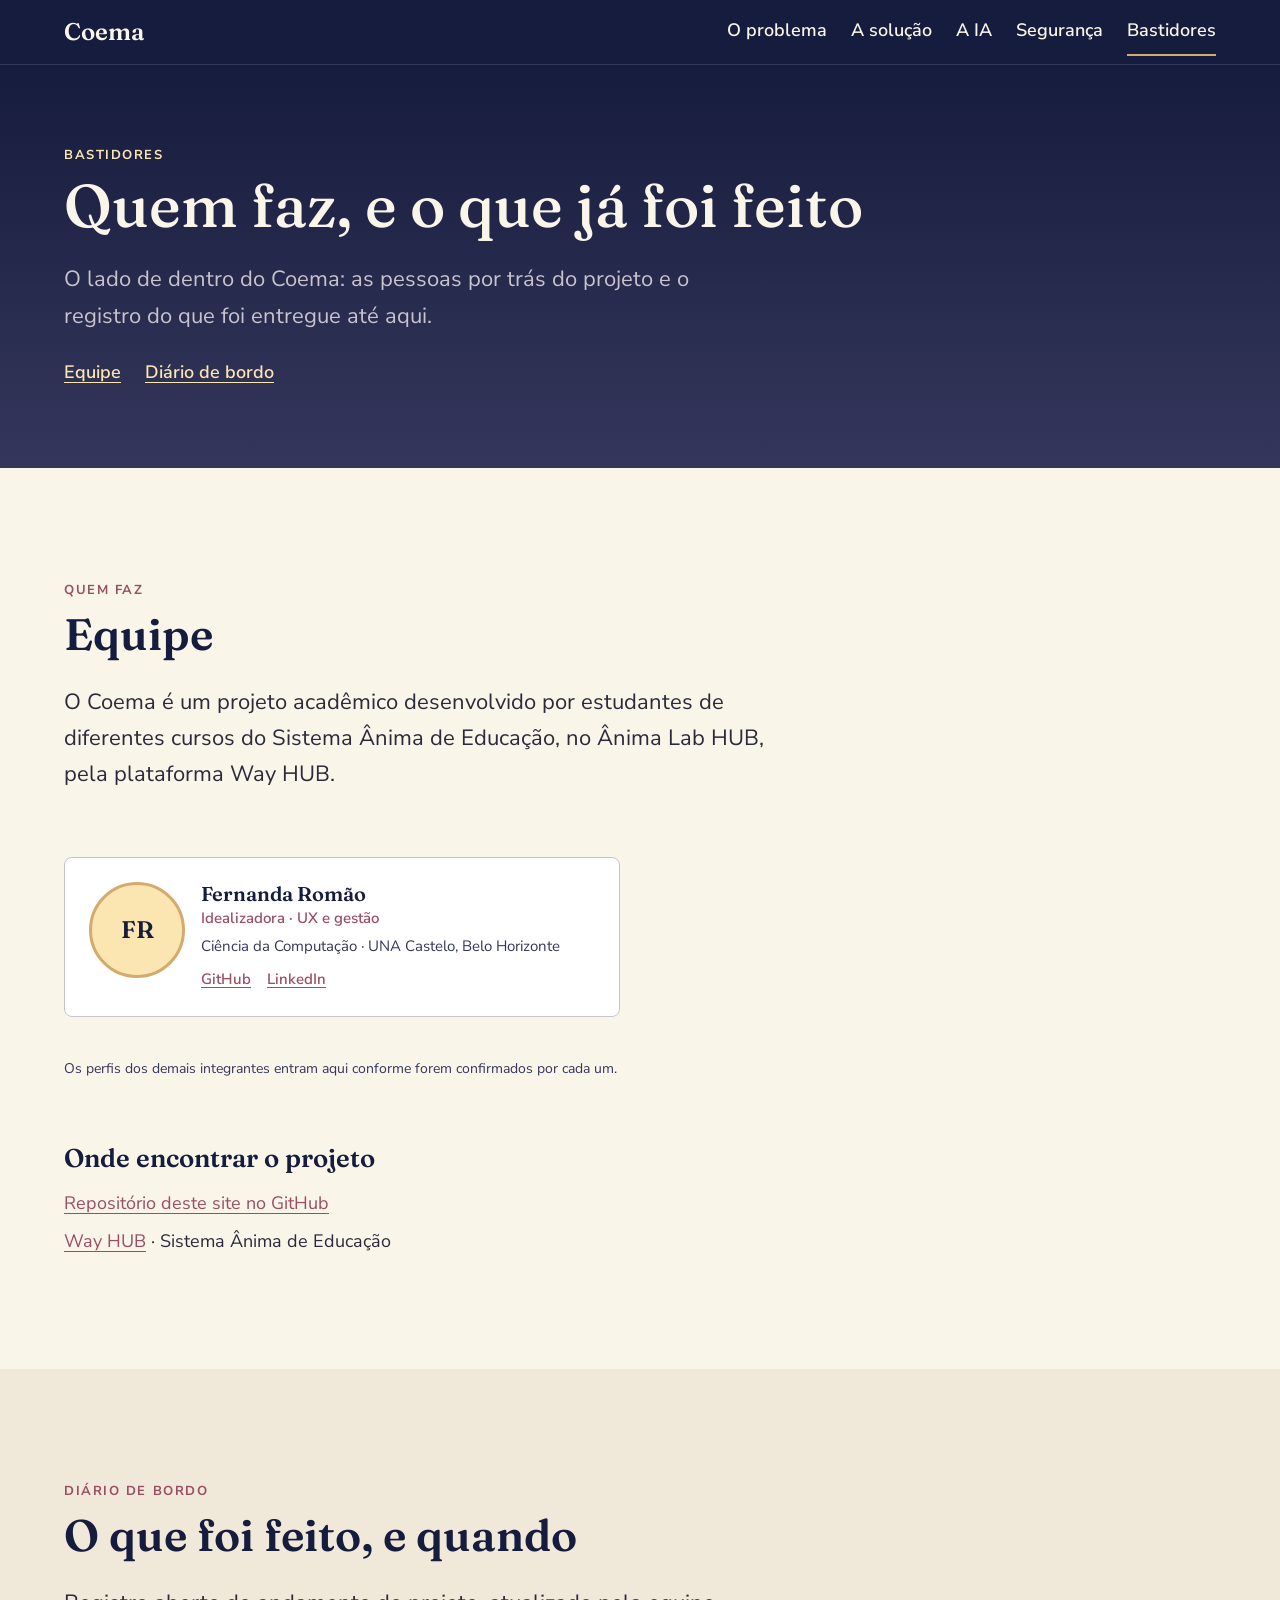
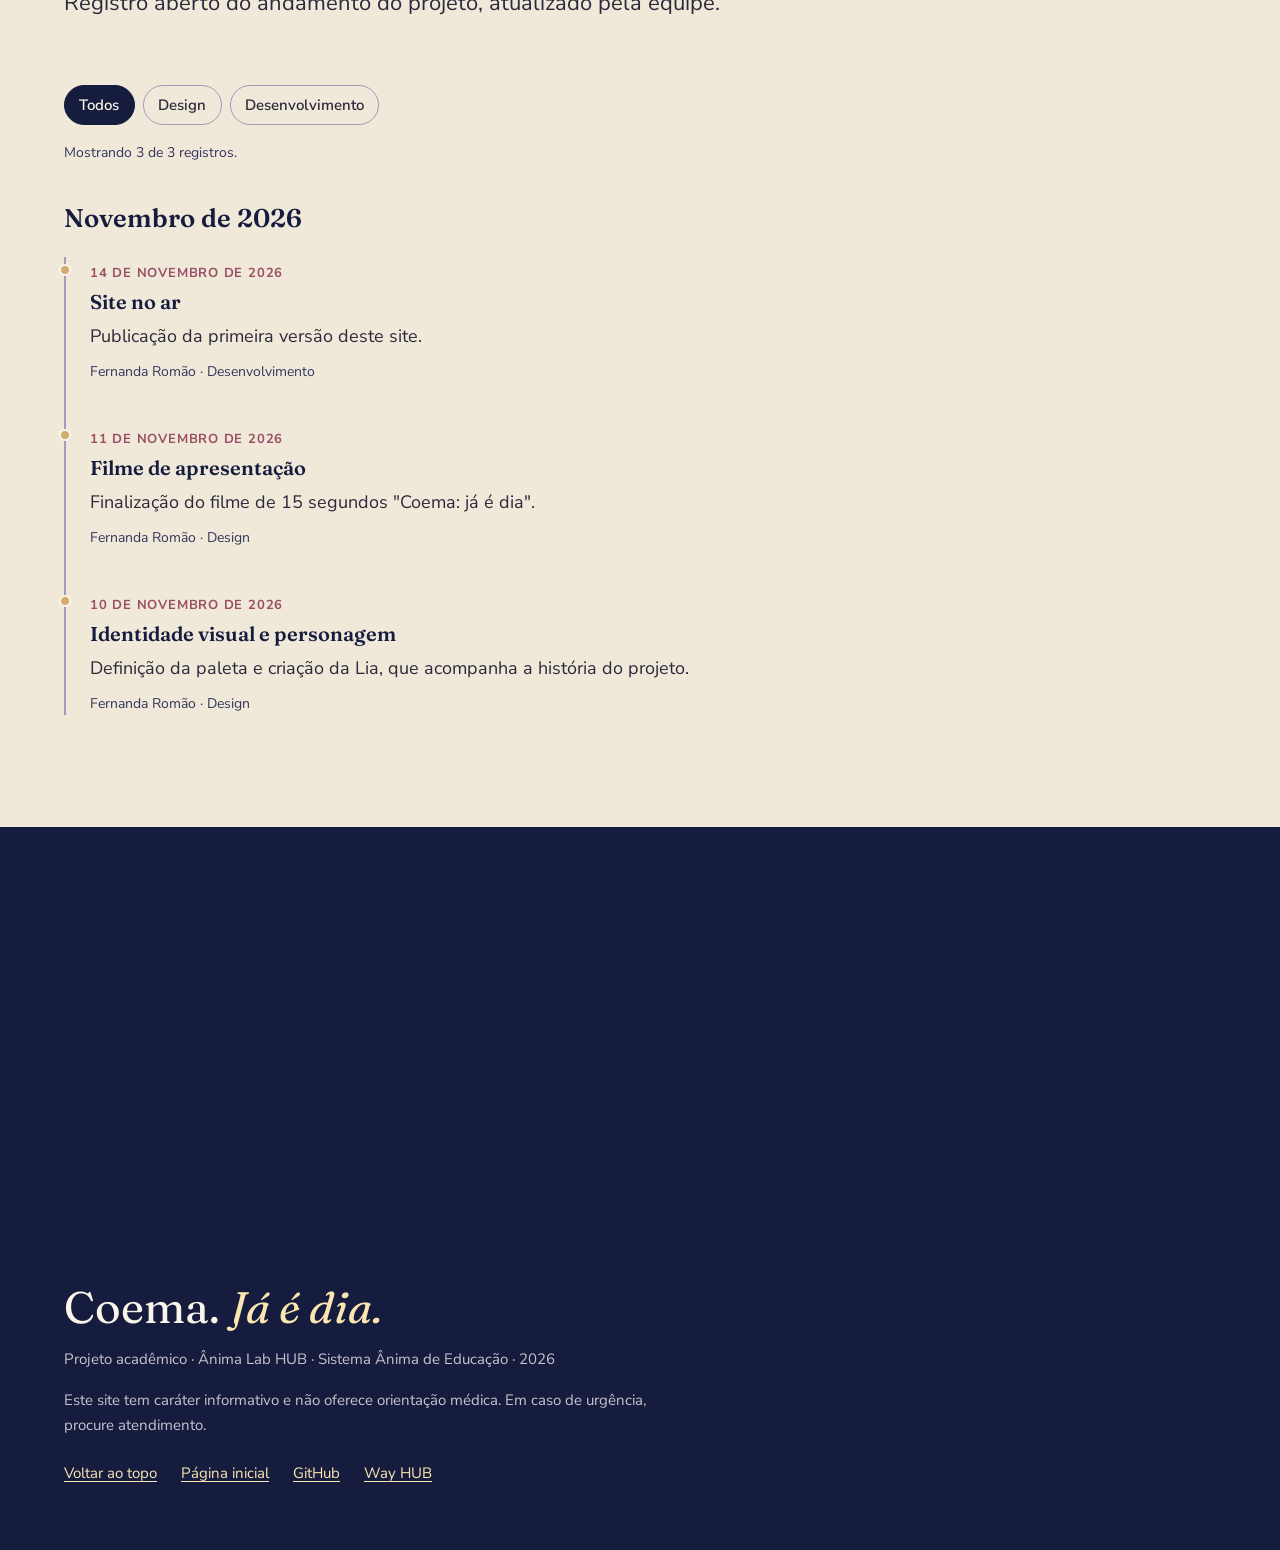
==== bastidores.html @ 27889bec "feat: página Bastidores e resumo na página principal" ====
<!doctype html>
<html lang="pt-BR">
  <head>
    <meta charset="UTF-8" />
    <meta name="viewport" content="width=device-width, initial-scale=1" />
    <meta
      http-equiv="Content-Security-Policy"
      content="default-src 'self'; script-src 'self'; style-src 'self'; img-src 'self' data:; font-src 'self'; media-src 'self'; connect-src 'self'; object-src 'none'; base-uri 'self'; form-action 'none'"
    />
    <meta name="referrer" content="strict-origin-when-cross-origin" />

    <title>Bastidores · Coema</title>
    <meta
      name="description"
      content="Quem faz o Coema e o diário de bordo do projeto: o que foi feito, e quando."
    />
    <meta name="theme-color" content="#161C3D" />

    <meta property="og:type" content="website" />
    <meta property="og:locale" content="pt_BR" />
    <meta property="og:title" content="Bastidores · Coema" />
    <meta
      property="og:description"
      content="Quem faz o Coema e o diário de bordo do projeto."
    />
    <meta
      property="og:url"
      content="https://nandaromao.github.io/coema-site/bastidores.html"
    />
    <meta
      property="og:image"
      content="https://nandaromao.github.io/coema-site/img/previa.jpg"
    />
    <meta name="twitter:card" content="summary_large_image" />

    <link rel="icon" href="img/favicon.svg" type="image/svg+xml" />
    <link
      rel="preload"
      href="fonts/fraunces.woff2"
      as="font"
      type="font/woff2"
      crossorigin
    />
    <link
      rel="preload"
      href="fonts/nunito-sans.woff2"
      as="font"
      type="font/woff2"
      crossorigin
    />

    <link rel="stylesheet" href="css/base.css" />
    <link rel="stylesheet" href="css/layout.css" />
    <link rel="stylesheet" href="css/componentes.css" />
    <link rel="stylesheet" href="css/secoes.css" />

    <script type="module" src="js/main.js"></script>
  </head>
  <body>
    <a class="pular" href="#conteudo">Pular para o conteúdo</a>

    <header class="cabecalho">
      <div class="container cabecalho__interno">
        <a
          class="cabecalho__marca"
          href="index.html"
          aria-label="Coema, página inicial"
          >Coema</a
        >

        <button
          class="cabecalho__botao"
          type="button"
          aria-expanded="false"
          aria-controls="menu-principal"
        >
          <span class="cabecalho__botao-texto">Menu</span>
        </button>

        <nav class="menu" id="menu-principal" aria-label="Navegação principal">
          <ul class="menu__lista">
            <li><a class="menu__link" href="index.html#problema">O problema</a></li>
            <li><a class="menu__link" href="index.html#solucao">A solução</a></li>
            <li><a class="menu__link" href="index.html#ia">A IA</a></li>
            <li><a class="menu__link" href="index.html#seguranca">Segurança</a></li>
            <li>
              <a class="menu__link" href="bastidores.html" aria-current="page"
                >Bastidores</a
              >
            </li>
          </ul>
        </nav>
      </div>
    </header>

    <main id="conteudo">
      <!-- TOPO DA PÁGINA -->
      <section class="pagina-topo" id="topo" aria-labelledby="pagina-titulo">
        <div class="container">
          <p class="rotulo rotulo--claro">Bastidores</p>
          <h1 class="pagina-topo__titulo" id="pagina-titulo">
            Quem faz, e o que já foi feito
          </h1>
          <p class="pagina-topo__texto">
            O lado de dentro do Coema: as pessoas por trás do projeto e o
            registro do que foi entregue até aqui.
          </p>
          <p class="pagina-topo__atalhos">
            <a href="#equipe">Equipe</a>
            <a href="#diario">Diário de bordo</a>
          </p>
        </div>
      </section>

      <!-- EQUIPE COMPLETA -->
      <section class="secao" id="equipe" aria-labelledby="equipe-titulo">
        <div class="container">
          <header class="secao__cabecalho">
            <p class="rotulo">Quem faz</p>
            <h2 class="secao__titulo" id="equipe-titulo">Equipe</h2>
            <p class="secao__intro">
              O Coema é um projeto acadêmico desenvolvido por estudantes de
              diferentes cursos do Sistema Ânima de Educação, no Ânima Lab HUB,
              pela plataforma Way HUB.
            </p>
          </header>

          <!-- EQUIPE (completa): um <li class="pessoa pessoa--completa"> por integrante.
               Com foto:  <img class="pessoa__foto" src="img/equipe/nome.webp" width="160" height="160" alt="" />
               Sem foto:  <span class="pessoa__foto pessoa__foto--iniciais" aria-hidden="true">AB</span>
               Links: GitHub e LinkedIn para quem é dev; só LinkedIn para os demais. Pode ficar sem nenhum.
          -->
          <ul class="pessoas pessoas--completas">
            <li class="pessoa pessoa--completa">
              <span
                class="pessoa__foto pessoa__foto--iniciais"
                aria-hidden="true"
                >FR</span
              >
              <div>
                <h3 class="pessoa__nome">Fernanda Romão</h3>
                <p class="pessoa__funcao">Idealizadora · UX e gestão</p>
                <p class="pessoa__curso">
                  Ciência da Computação · UNA Castelo, Belo Horizonte
                </p>
                <!-- BIO: duas ou três frases sobre o que faz no projeto.
                <p class="pessoa__bio">...</p>
                -->
                <p class="pessoa__links">
                  <a
                    href="https://github.com/NandaRomao"
                    target="_blank"
                    rel="noopener noreferrer"
                    >GitHub</a
                  >
                  <a
                    href="https://www.linkedin.com/in/romaonanda/"
                    target="_blank"
                    rel="noopener noreferrer"
                    >LinkedIn</a
                  >
                </p>
              </div>
            </li>
          </ul>

          <p class="nota">
            Os perfis dos demais integrantes entram aqui conforme forem
            confirmados por cada um.
          </p>

          <div class="onde">
            <h3 class="onde__titulo">Onde encontrar o projeto</h3>
            <ul class="onde__lista">
              <li>
                <a
                  href="https://github.com/NandaRomao/coema-site"
                  target="_blank"
                  rel="noopener noreferrer"
                  >Repositório deste site no GitHub</a
                >
              </li>
              <li>
                <a
                  href="https://way.animahub.com.br/"
                  target="_blank"
                  rel="noopener noreferrer"
                  >Way HUB</a
                >
                · Sistema Ânima de Educação
              </li>
              <!-- CONTATO: acrescentar o e-mail do projeto quando estiver definido:
              <li><a href="mailto:ENDERECO">ENDERECO</a></li>
              -->
            </ul>
          </div>
        </div>
      </section>

      <!-- DIÁRIO DE BORDO COMPLETO -->
      <section
        class="secao diario-secao"
        id="diario"
        aria-labelledby="diario-titulo"
      >
        <div class="container">
          <header class="secao__cabecalho">
            <p class="rotulo">Diário de bordo</p>
            <h2 class="secao__titulo" id="diario-titulo">
              O que foi feito, e quando
            </h2>
            <p class="secao__intro">
              Registro aberto do andamento do projeto, atualizado pela equipe.
            </p>
          </header>

          <div class="diario" data-diario data-fonte="data/diario.json">
            <div
              class="diario__filtros"
              role="group"
              aria-label="Filtrar registros por tipo"
            ></div>
            <p class="diario__status" aria-live="polite"></p>
            <div class="diario__lista"></div>
            <button
              class="botao botao--escuro diario__mais"
              type="button"
              hidden
            >
              Ver registros anteriores
            </button>
          </div>

          <noscript>
            <p class="nota">
              Os registros do diário aparecem com JavaScript ativado.
            </p>
          </noscript>

          <!-- POR QUE O COEMA EXISTE: bloco discreto, fechado por padrão.
               Para publicar, escreva o texto e apague esta linha e a linha que fecha o comentário.
          <details class="porque">
            <summary>Por que o Coema existe</summary>
            <div class="porque__conteudo">
              <p>TEXTO DA FERNANDA</p>
              <p class="porque__assinatura">Fernanda Romão, idealizadora</p>
            </div>
          </details>
          -->
        </div>
      </section>
    </main>

    <footer class="rodape">
      <img
        class="rodape__imagem"
        src="img/cenas/morro.webp"
        width="1200"
        height="1101"
        loading="lazy"
        decoding="async"
        alt="Ilustração de uma mulher de costas, no alto de um morro, olhando o sol nascer sobre a cidade."
      />

      <div class="container rodape__interno">
        <p class="rodape__marca">Coema. <em>Já é dia.</em></p>
        <p>
          Projeto acadêmico · Ânima Lab HUB · Sistema Ânima de Educação ·
          <span data-ano>2026</span>
        </p>
        <p class="rodape__aviso">
          Este site tem caráter informativo e não oferece orientação médica. Em
          caso de urgência, procure atendimento.
        </p>
        <ul class="rodape__links">
          <li><a href="#topo">Voltar ao topo</a></li>
          <li><a href="index.html">Página inicial</a></li>
          <li>
            <a
              href="https://github.com/NandaRomao/coema-site"
              target="_blank"
              rel="noopener noreferrer"
              >GitHub</a
            >
          </li>
          <li>
            <a
              href="https://way.animahub.com.br/"
              target="_blank"
              rel="noopener noreferrer"
              >Way HUB</a
            >
          </li>
        </ul>
      </div>
    </footer>
  </body>
</html>
---- css/base.css ----
/* Fontes, variáveis, reset e tipografia */

@font-face {
  font-family: "Fraunces";
  src: url("../fonts/fraunces.woff2") format("woff2");
  font-weight: 100 900;
  font-style: normal;
  font-display: swap;
}

@font-face {
  font-family: "Fraunces";
  src: url("../fonts/fraunces-italico.woff2") format("woff2");
  font-weight: 100 900;
  font-style: italic;
  font-display: swap;
}

@font-face {
  font-family: "Nunito Sans";
  src: url("../fonts/nunito-sans.woff2") format("woff2");
  font-weight: 200 1000;
  font-style: normal;
  font-display: swap;
}

@font-face {
  font-family: "Nunito Sans";
  src: url("../fonts/nunito-sans-italico.woff2") format("woff2");
  font-weight: 200 1000;
  font-style: italic;
  font-display: swap;
}

:root {
  /* Paleta extraída das ilustrações */
  --noite: #161c3d;
  --indigo: #34375b;
  --lavanda: #a898b9;
  --lavanda-clara: #c8c3ce;
  --aurora: #f2c8b7;
  --mostarda: #d4aa6e;
  --sol: #fbe6b1;
  --terracota: #c3917a;
  --papel: #f9f5e9;
  --grafite: #2b2a3a;
  --rose-escuro: #9a4e63;
  --azul-profundo: #3e5f80;

  /* Triagem */
  --verde: #6fae7d;
  --amarelo: #e8b84b;
  --vermelho: #d96c6c;

  --fonte-titulo: "Fraunces", Georgia, "Times New Roman", serif;
  --fonte-texto: "Nunito Sans", system-ui, -apple-system, "Segoe UI", sans-serif;

  --texto-p: clamp(1rem, 0.95rem + 0.25vw, 1.125rem);
  --texto-g: clamp(1.125rem, 1rem + 0.6vw, 1.375rem);
  --titulo-2: clamp(1.75rem, 1.3rem + 2vw, 2.75rem);
  --titulo-3: clamp(1.25rem, 1.1rem + 0.7vw, 1.6rem);

  --espaco-1: 0.5rem;
  --espaco-2: 1rem;
  --espaco-3: 1.5rem;
  --espaco-4: 2.5rem;
  --espaco-5: 4rem;
  --espaco-secao: clamp(4rem, 3rem + 5vw, 7.5rem);

  --largura: 72rem;
  --raio: 0.5rem;
  --altura-cabecalho: 4rem;
}

*,
*::before,
*::after {
  box-sizing: border-box;
}

html {
  scroll-behavior: smooth;
  scroll-padding-top: calc(var(--altura-cabecalho) + 1rem);
  -webkit-text-size-adjust: 100%;
}

body {
  margin: 0;
  background-color: var(--papel);
  color: var(--grafite);
  font-family: var(--fonte-texto);
  font-size: var(--texto-p);
  line-height: 1.65;
}

h1,
h2,
h3,
p,
ul,
ol,
figure {
  margin: 0;
}

h1,
h2,
h3 {
  font-family: var(--fonte-titulo);
  font-weight: 600;
  line-height: 1.15;
  text-wrap: balance;
}

p {
  text-wrap: pretty;
}

img,
video {
  display: block;
  max-width: 100%;
  height: auto;
}

a {
  color: var(--rose-escuro);
  text-underline-offset: 0.2em;
}

:focus-visible {
  outline: 3px solid var(--mostarda);
  outline-offset: 3px;
  border-radius: 2px;
}

.rotulo {
  font-size: 0.8125rem;
  font-weight: 700;
  letter-spacing: 0.12em;
  text-transform: uppercase;
  color: var(--rose-escuro);
}

.rotulo--claro {
  color: var(--sol);
}

.pular {
  position: absolute;
  left: 1rem;
  top: -4rem;
  z-index: 100;
  padding: 0.75rem 1rem;
  background-color: var(--sol);
  color: var(--noite);
  font-weight: 700;
  border-radius: var(--raio);
}

.pular:focus {
  top: 1rem;
}

@media (prefers-reduced-motion: reduce) {
  html {
    scroll-behavior: auto;
  }

  *,
  *::before,
  *::after {
    animation-duration: 0.01ms !important;
    transition-duration: 0.01ms !important;
  }
}
---- css/layout.css ----
/* Container, cabeçalho e botões */

.container {
  width: min(100% - 2.5rem, var(--largura));
  margin-inline: auto;
}

.cabecalho {
  position: sticky;
  top: 0;
  z-index: 50;
  background-color: var(--noite);
  border-bottom: 1px solid var(--indigo);
}

.cabecalho__interno {
  display: flex;
  flex-wrap: wrap;
  align-items: center;
  justify-content: space-between;
  min-height: var(--altura-cabecalho);
  gap: var(--espaco-2);
}

.cabecalho__marca {
  font-family: var(--fonte-titulo);
  font-size: 1.5rem;
  font-weight: 600;
  color: var(--papel);
  text-decoration: none;
}

.cabecalho__botao {
  display: none;
  padding: 0.5rem 0.9rem;
  background: none;
  border: 1px solid var(--lavanda);
  border-radius: var(--raio);
  color: var(--papel);
  font: inherit;
  font-weight: 700;
  cursor: pointer;
}

.menu__lista {
  display: flex;
  flex-wrap: wrap;
  gap: 0.25rem 1.5rem;
  padding: 0;
  list-style: none;
}

.menu__link {
  display: block;
  padding: 0.5rem 0;
  color: var(--papel);
  font-weight: 600;
  text-decoration: none;
  border-bottom: 2px solid transparent;
  transition: border-color 0.2s ease;
}

.menu__link:hover,
.menu__link--ativo {
  border-bottom-color: var(--mostarda);
}

/* Sem JavaScript, o menu fica sempre visível. Com JavaScript, recolhe no celular. */
@media (max-width: 47.99rem) {
  .js .cabecalho__botao {
    display: inline-block;
  }

  .js .menu {
    display: none;
    width: 100%;
    padding-bottom: var(--espaco-2);
  }

  .js .menu--aberto {
    display: block;
  }

  .js .menu__lista {
    flex-direction: column;
    gap: 0;
  }

  .js .menu__link {
    padding: 0.75rem 0;
  }
}

.botao {
  display: inline-block;
  padding: 0.8rem 1.4rem;
  border: 2px solid transparent;
  border-radius: var(--raio);
  font-weight: 700;
  text-decoration: none;
  transition: background-color 0.2s ease, color 0.2s ease, transform 0.2s ease;
}

.botao:hover {
  transform: translateY(-2px);
}

.botao--sol {
  background-color: var(--sol);
  color: var(--noite);
}

.botao--sol:hover {
  background-color: var(--mostarda);
}

.botao--contorno {
  border-color: var(--lavanda);
  color: var(--papel);
}

.botao--contorno:hover {
  background-color: var(--indigo);
}

/* Estrutura comum das seções */

.secao {
  padding-block: var(--espaco-secao);
}

.secao__cabecalho {
  max-width: 46rem;
  margin-bottom: var(--espaco-5);
}

.secao__titulo {
  margin-top: var(--espaco-1);
  font-size: var(--titulo-2);
  color: var(--noite);
}

.secao__intro {
  margin-top: var(--espaco-3);
  font-size: var(--texto-g);
}

.nota {
  margin-top: var(--espaco-4);
  max-width: 46rem;
  font-size: 0.875rem;
  color: var(--indigo);
}
---- css/componentes.css ----
/* Listas com marcador */

.lista {
  display: grid;
  gap: var(--espaco-2);
  padding: 0;
  list-style: none;
}

.lista li {
  position: relative;
  padding-left: 1.75rem;
}

.lista li::before {
  content: "";
  position: absolute;
  left: 0;
  top: 0.6em;
  width: 0.75rem;
  height: 0.75rem;
  border-radius: 50%;
}

.lista--problema li::before {
  border: 2px solid var(--rose-escuro);
}

.lista--resposta li::before {
  background-color: var(--mostarda);
}

/* Figura larga, centralizada */

.figura-ampla {
  max-width: 30rem;
  margin: var(--espaco-5) auto 0;
}

.figura-ampla img {
  width: 100%;
  border-radius: var(--raio);
}

.figura-ampla figcaption,
.solucao__figura figcaption {
  margin-top: var(--espaco-1);
  font-size: 0.875rem;
  font-style: italic;
  color: var(--indigo);
}

/* Pares "dificuldade e resposta" */

.pares__paineis {
  display: grid;
  gap: var(--espaco-3);
}

.par {
  padding: var(--espaco-3);
  background-color: #fff;
  border: 1px solid var(--lavanda-clara);
  border-left: 4px solid var(--mostarda);
  border-radius: var(--raio);
}

.par__dor {
  font-size: 0.9375rem;
  font-weight: 700;
  color: var(--rose-escuro);
}

.par__numero {
  font-family: var(--fonte-titulo);
  font-weight: 400;
  margin-right: 0.25rem;
}

.par__resposta {
  margin-top: var(--espaco-1);
  font-size: var(--titulo-3);
  color: var(--noite);
}

.par__resposta + p {
  margin-top: var(--espaco-2);
  max-width: 38rem;
}

/* Modo abas: só em tela larga e com JavaScript */

.pares__abas[hidden] {
  display: none;
}

.pares--abas {
  display: grid;
  grid-template-columns: 5fr 7fr;
  gap: var(--espaco-4);
  align-items: start;
}

.pares--abas .pares__abas {
  display: flex;
  flex-direction: column;
  gap: 0.25rem;
}

.pares__aba {
  padding: 0.85rem 1rem;
  background: none;
  border: 0;
  border-left: 3px solid var(--lavanda-clara);
  color: var(--grafite);
  font: inherit;
  font-weight: 600;
  text-align: left;
  cursor: pointer;
  transition: background-color 0.2s ease, border-color 0.2s ease;
}

.pares__aba:hover {
  background-color: var(--papel-sombra);
}

.pares__aba[aria-selected="true"] {
  background-color: var(--sol);
  border-left-color: var(--rose-escuro);
  color: var(--noite);
}

.pares--abas .par {
  min-height: 16rem;
  padding: var(--espaco-4);
  animation: surgir 0.3s ease;
}

@keyframes surgir {
  from {
    opacity: 0;
    transform: translateY(6px);
  }

  to {
    opacity: 1;
    transform: none;
  }
}

/* Lista "o que nunca faz" */

.lista--nunca li::before {
  content: "×";
  top: 0;
  width: auto;
  height: auto;
  border-radius: 0;
  font-size: 1.25rem;
  font-weight: 700;
  line-height: 1.3;
  color: var(--rose-escuro);
}

/* Passos numerados em linha */

.passos {
  display: grid;
  gap: var(--espaco-4);
  padding: 0;
  list-style: none;
}

@media (min-width: 52rem) {
  .passos {
    grid-template-columns: repeat(3, 1fr);
  }
}

.passo {
  padding-top: var(--espaco-3);
  border-top: 2px solid var(--mostarda);
}

.passo__numero {
  display: block;
  font-family: var(--fonte-titulo);
  font-size: 2.5rem;
  font-weight: 300;
  line-height: 1;
  color: var(--rose-escuro);
}

.passo__titulo {
  margin-top: var(--espaco-2);
  font-size: var(--titulo-3);
  color: var(--noite);
}

.passo__titulo + p {
  margin-top: var(--espaco-1);
}

/* Etapas em linha vertical */

.etapas {
  margin-top: var(--espaco-4);
  padding: 0;
  list-style: none;
  counter-reset: etapa;
}

.etapa {
  position: relative;
  padding: 0 0 var(--espaco-3) 3.25rem;
  counter-increment: etapa;
}

.etapa::before {
  content: counter(etapa);
  position: absolute;
  left: 0;
  top: 0;
  display: grid;
  place-items: center;
  width: 2.25rem;
  height: 2.25rem;
  background-color: var(--sol);
  border: 2px solid var(--mostarda);
  border-radius: 50%;
  font-weight: 700;
  color: var(--noite);
}

.etapa::after {
  content: "";
  position: absolute;
  left: 1.0625rem;
  top: 2.25rem;
  bottom: 0;
  width: 2px;
  background-color: var(--lavanda);
}

.etapa:last-child {
  padding-bottom: 0;
}

.etapa:last-child::after {
  display: none;
}

.etapa__titulo {
  margin: 0;
  padding-top: 0.25rem;
  font-family: var(--fonte-texto);
  font-size: 1.0625rem;
  font-weight: 700;
  color: var(--noite);
}

.etapa__titulo + p {
  margin-top: 0.25rem;
}

/* Quadro de exemplo */

.exemplo {
  padding: var(--espaco-3);
  background-color: #fff;
  border: 1px dashed var(--lavanda);
  border-radius: var(--raio);
}

.exemplo__rotulo {
  display: inline-block;
  padding: 0.15rem 0.6rem;
  background-color: var(--noite);
  border-radius: 999px;
  font-size: 0.75rem;
  font-weight: 700;
  letter-spacing: 0.08em;
  text-transform: uppercase;
  color: var(--papel);
}

.exemplo__titulo {
  margin: var(--espaco-3) 0 var(--espaco-1);
  font-family: var(--fonte-texto);
  font-size: 0.875rem;
  font-weight: 700;
  color: var(--rose-escuro);
}

.exemplo__fala {
  padding-left: var(--espaco-2);
  border-left: 3px solid var(--aurora);
  font-family: var(--fonte-titulo);
  font-style: italic;
  font-size: 1.125rem;
}

.exemplo__lista {
  display: grid;
  gap: 0.25rem;
  margin: 0;
}

.exemplo__lista dt {
  margin-top: var(--espaco-1);
  font-weight: 700;
  color: var(--noite);
}

.exemplo__lista dd {
  margin: 0;
}

/* Cartões dos três níveis */

.niveis {
  display: grid;
  gap: var(--espaco-3);
}

@media (min-width: 52rem) {
  .niveis {
    grid-template-columns: repeat(3, 1fr);
  }
}

.nivel {
  padding: var(--espaco-3);
  background-color: #fff;
  background-color: color-mix(in srgb, var(--cor-nivel) 12%, #fff);
  border: 1px solid var(--lavanda-clara);
  border-top: 8px solid var(--cor-nivel);
  border-radius: var(--raio);
}

.nivel--verde {
  --cor-nivel: var(--verde);
}

.nivel--amarelo {
  --cor-nivel: var(--amarelo);
}

.nivel--vermelho {
  --cor-nivel: var(--vermelho);
}

.nivel__icone {
  color: var(--noite);
}

.nivel__nome {
  margin-top: var(--espaco-2);
  font-size: var(--titulo-3);
  color: var(--noite);
}

.nivel__descricao {
  display: block;
  font-family: var(--fonte-texto);
  font-size: 1rem;
  font-weight: 700;
  color: var(--indigo);
}

.nivel__nome + p {
  margin-top: var(--espaco-2);
}

/* Demonstração da triagem: só aparece com JavaScript */

.demo {
  display: none;
  margin-top: var(--espaco-5);
  padding: clamp(1.5rem, 1rem + 3vw, 3rem);
  background-color: var(--papel-sombra);
  border-radius: var(--raio);
}

.js .demo {
  display: block;
}

.demo__titulo {
  font-size: var(--titulo-3);
  color: var(--noite);
}

.demo__aviso {
  margin-top: var(--espaco-2);
  padding: var(--espaco-2);
  max-width: 46rem;
  background-color: var(--sol);
  border-left: 4px solid var(--mostarda);
  border-radius: var(--raio);
  color: var(--noite);
}

.demo__form {
  display: grid;
  gap: var(--espaco-3);
  margin-top: var(--espaco-4);
}

@media (min-width: 60rem) {
  .demo__form {
    grid-template-columns: repeat(3, 1fr);
  }

  .resultado {
    grid-column: 1 / -1;
  }
}

.demo__grupo {
  margin: 0;
  padding: 0;
  border: 0;
}

.demo__grupo legend {
  margin-bottom: var(--espaco-1);
  padding: 0;
  font-weight: 700;
  color: var(--noite);
}

.opcao {
  display: flex;
  align-items: center;
  gap: 0.6rem;
  padding: 0.5rem 0;
  cursor: pointer;
}

.opcao input {
  width: 1.25rem;
  height: 1.25rem;
  margin: 0;
  accent-color: var(--rose-escuro);
}

.resultado {
  min-height: 9rem;
  padding: var(--espaco-3);
  background-color: #fff;
  border: 1px solid var(--lavanda-clara);
  border-left: 8px solid var(--lavanda);
  border-radius: var(--raio);
}

.resultado[data-nivel="verde"] {
  border-left-color: var(--verde);
  background-color: color-mix(in srgb, var(--verde) 12%, #fff);
}

.resultado[data-nivel="amarelo"] {
  border-left-color: var(--amarelo);
  background-color: color-mix(in srgb, var(--amarelo) 12%, #fff);
}

.resultado[data-nivel="vermelho"] {
  border-left-color: var(--vermelho);
  background-color: color-mix(in srgb, var(--vermelho) 12%, #fff);
}

.resultado__nivel {
  font-family: var(--fonte-titulo);
  font-size: var(--titulo-3);
  font-weight: 600;
  color: var(--noite);
}

.resultado__texto:not(:empty),
.resultado__regra:not(:empty) {
  margin-top: var(--espaco-1);
}

.resultado__regra {
  font-size: 0.9375rem;
  font-style: italic;
  color: var(--indigo);
}

/* Grade de garantias (segurança) */

.garantias {
  display: grid;
  gap: var(--espaco-4) var(--espaco-5);
  padding: 0;
  list-style: none;
}

@media (min-width: 40rem) {
  .garantias {
    grid-template-columns: repeat(2, 1fr);
  }
}

@media (min-width: 64rem) {
  .garantias {
    grid-template-columns: repeat(3, 1fr);
  }
}

.garantia__icone {
  color: var(--sol);
}

.garantia__titulo {
  margin-top: var(--espaco-1);
  font-size: 1.25rem;
}

.garantia__titulo + p {
  margin-top: var(--espaco-1);
  color: var(--lavanda-clara);
}

/* Fases do projeto */

.fases {
  display: grid;
  gap: var(--espaco-3);
  padding: 0;
  list-style: none;
}

@media (min-width: 52rem) {
  .fases {
    grid-template-columns: repeat(3, 1fr);
  }
}

.fase {
  padding: var(--espaco-3);
  border: 1px solid var(--lavanda-clara);
  border-top: 4px solid var(--lavanda);
  border-radius: var(--raio);
}

.fase--atual {
  background-color: #fff;
  border-top-color: var(--mostarda);
}

.fase__quando {
  font-size: 0.8125rem;
  font-weight: 700;
  letter-spacing: 0.1em;
  text-transform: uppercase;
  color: var(--rose-escuro);
}

.fase__selo {
  margin-left: 0.5rem;
  padding: 0.15rem 0.6rem;
  background-color: var(--sol);
  border-radius: 999px;
  letter-spacing: 0.04em;
  color: var(--noite);
}

.fase__titulo {
  margin-top: var(--espaco-1);
  font-size: var(--titulo-3);
  color: var(--noite);
}

.fase__titulo + p {
  margin-top: var(--espaco-1);
}

/* Caixa de destaque: limites da IA */

.limites {
  margin-top: var(--espaco-5);
  padding: var(--espaco-3) var(--espaco-4);
  background-color: #fff;
  border: 2px solid var(--rose-escuro);
  border-left-width: 8px;
  border-radius: var(--raio);
}

.limites__titulo {
  margin-bottom: var(--espaco-2);
  font-size: var(--titulo-3);
  color: var(--rose-escuro);
}

.limites .lista {
  font-weight: 600;
  color: var(--noite);
}
.fase__lista {
  margin-top: var(--espaco-2);
  gap: var(--espaco-1);
  font-size: 0.9375rem;
}
/* Botão escuro, para fundos claros */

.botao--escuro {
  background-color: var(--noite);
  color: var(--papel);
  font: inherit;
  font-weight: 700;
  cursor: pointer;
}

.botao--escuro:hover {
  background-color: var(--indigo);
}

/* Diário de bordo */

.diario__filtros {
  display: flex;
  flex-wrap: wrap;
  gap: var(--espaco-1);
}

.diario__filtro {
  padding: 0.4rem 0.9rem;
  background-color: transparent;
  border: 1px solid var(--lavanda);
  border-radius: 999px;
  color: var(--grafite);
  font: inherit;
  font-size: 0.9375rem;
  font-weight: 600;
  cursor: pointer;
  transition: background-color 0.2s ease, color 0.2s ease;
}

.diario__filtro:hover {
  background-color: var(--papel-sombra);
}

.diario__filtro[aria-pressed="true"] {
  background-color: var(--noite);
  border-color: var(--noite);
  color: var(--papel);
}

.diario__status {
  margin-top: var(--espaco-2);
  font-size: 0.875rem;
  color: var(--indigo);
}

.diario__mes {
  margin: var(--espaco-4) 0 var(--espaco-3);
  font-size: var(--titulo-3);
  color: var(--noite);
}

.diario__mais {
  margin-top: var(--espaco-4);
}

.diario__mais[hidden] {
  display: none;
}

/* Linha do tempo dos registros */

.registros {
  display: grid;
  gap: var(--espaco-4);
  max-width: 44rem;
  margin: 0;
  padding: 0 0 0 var(--espaco-3);
  border-left: 2px solid var(--lavanda);
  list-style: none;
}

.registro {
  position: relative;
}

.registro::before {
  content: "";
  position: absolute;
  left: calc(-1 * var(--espaco-3) - 0.4375rem);
  top: 0.4rem;
  width: 0.75rem;
  height: 0.75rem;
  background-color: var(--mostarda);
  border: 2px solid var(--papel);
  border-radius: 50%;
}

.registro article:focus {
  outline: none;
}

.registro article:focus-visible {
  outline: 3px solid var(--mostarda);
  outline-offset: 6px;
}

.registro__data {
  font-size: 0.8125rem;
  font-weight: 700;
  letter-spacing: 0.06em;
  text-transform: uppercase;
  color: var(--rose-escuro);
}

.registro__titulo {
  margin: 0.15rem 0 var(--espaco-1);
  font-family: var(--fonte-titulo);
  font-size: 1.25rem;
  font-weight: 600;
  line-height: 1.25;
  color: var(--noite);
}

.registro__meta {
  margin-top: var(--espaco-1);
  font-size: 0.875rem;
  color: var(--indigo);
}

/* Pessoas da equipe */

.pessoas {
  display: grid;
  gap: var(--espaco-3);
  margin: 0;
  padding: 0;
  list-style: none;
}

.pessoa {
  display: flex;
  align-items: center;
  gap: var(--espaco-2);
}

.pessoa__foto {
  flex: none;
  width: 4.5rem;
  height: 4.5rem;
  border: 3px solid var(--mostarda);
  border-radius: 50%;
  object-fit: cover;
}

.pessoa__foto--iniciais {
  display: grid;
  place-items: center;
  background-color: var(--sol);
  font-family: var(--fonte-titulo);
  font-size: 1.5rem;
  font-weight: 600;
  color: var(--noite);
}

.pessoa__nome {
  margin: 0;
  font-family: var(--fonte-titulo);
  font-size: 1.25rem;
  font-weight: 600;
  line-height: 1.2;
  color: var(--noite);
}

.pessoa__funcao {
  font-size: 0.9375rem;
  font-weight: 600;
  color: var(--rose-escuro);
}

.pessoa__curso,
.pessoa__bio {
  margin-top: 0.25rem;
  font-size: 0.9375rem;
}

.pessoa__curso {
  color: var(--indigo);
}

.pessoa__links {
  display: flex;
  flex-wrap: wrap;
  gap: var(--espaco-2);
  margin-top: var(--espaco-1);
  font-size: 0.9375rem;
  font-weight: 600;
}

.pessoas--completas {
  gap: var(--espaco-4);
}

@media (min-width: 52rem) {
  .pessoas--completas {
    grid-template-columns: repeat(2, 1fr);
  }
}

.pessoa--completa {
  align-items: flex-start;
  padding: var(--espaco-3);
  background-color: #fff;
  border: 1px solid var(--lavanda-clara);
  border-radius: var(--raio);
}

.pessoa--completa .pessoa__foto {
  width: 6rem;
  height: 6rem;
}

/* Diário em modo resumo (página principal) */

.diario--resumo .diario__status:empty {
  display: none;
}

.diario--resumo .registros {
  gap: var(--espaco-3);
}

/* Item do menu que corresponde à página aberta */

.menu__link[aria-current="page"] {
  border-bottom-color: var(--mostarda);
}
---- css/secoes.css ----
/* Seção 1: abertura */

.abertura {
  background-color: var(--noite);
  background-image: linear-gradient(180deg, var(--noite) 0%, var(--indigo) 100%);
  color: var(--papel);
  padding-block: clamp(3rem, 2rem + 5vw, 6rem);
}

.abertura__grade {
  display: grid;
  gap: var(--espaco-4);
  align-items: center;
}

@media (min-width: 60rem) {
  .abertura__grade {
    grid-template-columns: 5fr 7fr;
    gap: var(--espaco-5);
  }
}

.abertura__titulo {
  margin-top: var(--espaco-2);
  font-size: clamp(3.5rem, 2.5rem + 6vw, 6.5rem);
  font-weight: 500;
  letter-spacing: -0.02em;
  line-height: 1;
}

.abertura__subtitulo {
  margin-top: var(--espaco-1);
  font-family: var(--fonte-titulo);
  font-style: italic;
  font-size: clamp(1.5rem, 1.2rem + 1.5vw, 2.25rem);
  color: var(--sol);
}

.abertura__frase {
  margin-top: var(--espaco-3);
  font-size: var(--texto-g);
  font-weight: 600;
  max-width: 28ch;
}

.abertura__apoio {
  margin-top: var(--espaco-2);
  max-width: 44ch;
  color: var(--lavanda-clara);
}

.abertura__acoes {
  display: flex;
  flex-wrap: wrap;
  gap: var(--espaco-2);
  margin-top: var(--espaco-4);
}

.video {
  width: 100%;
  aspect-ratio: 16 / 9;
  background-color: var(--noite);
  border-radius: var(--raio);
  box-shadow: 0 1.5rem 3rem rgb(0 0 0 / 0.35);
}

.abertura__legenda {
  margin-top: var(--espaco-2);
  font-size: 0.9375rem;
  color: var(--lavanda-clara);
}

.transcricao {
  margin-top: var(--espaco-1);
  font-size: 0.9375rem;
  color: var(--lavanda-clara);
}

.transcricao summary {
  cursor: pointer;
  color: var(--sol);
  font-weight: 600;
}

.transcricao p {
  margin-top: var(--espaco-1);
  max-width: 60ch;
}

.abertura__link {
  color: var(--sol);
  font-weight: 600;
}

/* Seção 2: o problema */

.dores {
  display: grid;
  gap: var(--espaco-5);
  padding: 0;
  list-style: none;
}

.dor {
  display: grid;
  gap: var(--espaco-3);
  align-items: center;
}

.dor__texto {
  max-width: 34rem;
}

.dor__texto p {
  margin-top: var(--espaco-2);
}

.dor__numero {
  display: block;
  font-family: var(--fonte-titulo);
  font-size: clamp(2.5rem, 2rem + 2vw, 3.75rem);
  font-weight: 300;
  line-height: 1;
  color: var(--rose-escuro);
}

.dor__titulo {
  margin-top: var(--espaco-1);
  font-size: var(--titulo-3);
  color: var(--noite);
}

.dor__figura {
  max-width: 24rem;
  margin-inline: auto;
}

.dor__figura img {
  width: 100%;
  border-radius: var(--raio);
}

.dor__figura figcaption {
  margin-top: var(--espaco-1);
  font-size: 0.875rem;
  font-style: italic;
  color: var(--indigo);
}

.dor--destaque {
  padding: clamp(1.5rem, 1rem + 3vw, 3rem);
  background-color: var(--lavanda-clara);
  border-left: 4px solid var(--rose-escuro);
  border-radius: var(--raio);
}

.dor--destaque .dor__texto {
  max-width: 46rem;
}

@media (min-width: 52rem) {
  .dor--com-imagem {
    grid-template-columns: 1fr 1fr;
    gap: var(--espaco-5);
  }

  .dor--invertida .dor__texto {
    order: 2;
  }

  .dor__figura {
    margin-inline: 0;
    justify-self: center;
  }
}

.problema__fecho {
  margin-top: var(--espaco-5);
  max-width: 40rem;
  padding-top: var(--espaco-4);
  border-top: 2px solid var(--mostarda);
  font-family: var(--fonte-titulo);
  font-size: var(--titulo-3);
  line-height: 1.35;
  color: var(--noite);
}

/* Seção 3: rotatividade */

:root {
  --papel-sombra: #f0e9da;
}

.rotatividade {
  background-color: var(--papel-sombra);
}

.rotatividade__colunas {
  display: grid;
  gap: var(--espaco-4);
}

@media (min-width: 52rem) {
  .rotatividade__colunas {
    grid-template-columns: 1fr 1fr;
    gap: var(--espaco-5);
  }
}

.rotatividade__coluna--resposta {
  padding: var(--espaco-3);
  background-color: var(--papel);
  border-radius: var(--raio);
}

.rotatividade__subtitulo {
  margin-bottom: var(--espaco-3);
  font-size: var(--titulo-3);
  color: var(--noite);
}

/* Seção 4: solução */

.solucao__fecho {
  display: grid;
  gap: var(--espaco-4);
  align-items: center;
  margin-top: var(--espaco-5);
}

@media (min-width: 52rem) {
  .solucao__fecho {
    grid-template-columns: 4fr 6fr;
    gap: var(--espaco-5);
  }
}

.solucao__figura {
  max-width: 24rem;
  margin-inline: auto;
}

.solucao__figura img {
  width: 100%;
  border-radius: var(--raio);
}

.solucao__principio {
  font-family: var(--fonte-titulo);
  font-size: var(--titulo-2);
  line-height: 1.25;
  color: var(--noite);
}
/* Seção 5: como funciona. Continua a faixa da solução, sem espaço duplo. */

.funciona {
  padding-top: 0;
}

/* Seção 6: a IA */

.ia {
  background-color: var(--papel-sombra);
}

.ia__grade {
  display: grid;
  gap: var(--espaco-5);
}

@media (min-width: 60rem) {
  .ia__grade {
    grid-template-columns: 1fr 1fr;
    align-items: start;
  }
}

.ia__subtitulo {
  margin-bottom: var(--espaco-2);
  font-size: var(--titulo-3);
  color: var(--noite);
}

.ia__subtitulo--espaco {
  margin-top: var(--espaco-5);
}

.ia .nota {
  margin-top: var(--espaco-2);
}

/* Seção 7: triagem */

.triagem__apoio {
  margin-top: var(--espaco-4);
  max-width: 46rem;
  font-size: var(--texto-g);
}
/* Seção 8: segurança, em fundo noite */

.seguranca {
  background-color: var(--noite);
  color: var(--papel);
}

.seguranca .secao__titulo,
.seguranca .garantia__titulo {
  color: var(--papel);
}

.seguranca .secao__intro {
  color: var(--lavanda-clara);
}

.nota--clara {
  color: var(--lavanda-clara);
}
/* Seção 11: equipe */

.equipe {
  background-color: var(--papel-sombra);
}

.equipe__grade {
  display: grid;
  gap: var(--espaco-4);
}

@media (min-width: 52rem) {
  .equipe__grade {
    grid-template-columns: 1fr 1fr;
    gap: var(--espaco-5);
  }
}

.equipe__subtitulo {
  margin-bottom: var(--espaco-2);
  font-size: var(--titulo-3);
  color: var(--noite);
}

.equipe__lista,
.equipe__links {
  display: grid;
  gap: var(--espaco-2);
  padding: 0;
  list-style: none;
}

.equipe__lista span {
  display: block;
  font-size: 0.9375rem;
  color: var(--indigo);
}

.equipe .nota {
  margin-top: var(--espaco-2);
}

/* Seção 12: por que o Coema existe (discreta) */

.porque {
  margin-top: var(--espaco-5);
  padding-top: var(--espaco-3);
  border-top: 1px solid var(--lavanda);
  max-width: 44rem;
}

.porque summary {
  cursor: pointer;
  font-weight: 600;
  color: var(--indigo);
}

.porque__conteudo {
  margin-top: var(--espaco-2);
}

.porque__conteudo p + p {
  margin-top: var(--espaco-2);
}

.porque__assinatura {
  font-size: 0.9375rem;
  color: var(--indigo);
}

/* Rodapé */

.rodape {
  background-color: var(--noite);
  color: var(--lavanda-clara);
}

.rodape__imagem {
  width: 100%;
  height: clamp(14rem, 38vw, 26rem);
  object-fit: cover;
  object-position: center 60%;
}

.rodape__interno {
  display: grid;
  gap: var(--espaco-2);
  padding-block: var(--espaco-4) var(--espaco-5);
  font-size: 0.9375rem;
}

.rodape__marca {
  font-family: var(--fonte-titulo);
  font-size: var(--titulo-2);
  line-height: 1.1;
  color: var(--papel);
}

.rodape__marca em {
  color: var(--sol);
}

.rodape__aviso {
  max-width: 40rem;
}

.rodape__links {
  display: flex;
  flex-wrap: wrap;
  gap: var(--espaco-1) var(--espaco-3);
  margin-top: var(--espaco-1);
  padding: 0;
  list-style: none;
}

.rodape a {
  color: var(--sol);
}
/* Arco de cor: do fim da noite (problema) ao amanhecer (solução) */

.problema {
  background-color: #eceaf1;
}

.rotatividade {
  background-color: #e4e1ea;
}

.rotatividade__coluna--resposta {
  background-color: #fff;
}

.solucao {
  background-image: linear-gradient(
    180deg,
    var(--aurora) 0%,
    var(--sol) 38%,
    #fdf3d6 70%,
    var(--papel) 100%
  );
}

.funciona {
  background-color: var(--papel);
}

.solucao .rotulo {
  color: var(--noite);
}

.solucao .pares__aba {
  border-left-color: var(--terracota);
}

.solucao .pares__aba:hover {
  background-color: rgb(255 255 255 / 0.5);
}

.solucao .pares__aba[aria-selected="true"] {
  background-color: #fff;
  border-left-color: var(--rose-escuro);
}

/* Página principal: resumo "Quem faz" */

.quem {
  background-color: var(--papel-sombra);
}

.quem__grade {
  display: grid;
  gap: var(--espaco-5);
}

@media (min-width: 52rem) {
  .quem__grade {
    grid-template-columns: 5fr 7fr;
  }
}

.quem__subtitulo {
  margin-bottom: var(--espaco-3);
  font-size: var(--titulo-3);
  color: var(--noite);
}

.quem__acao {
  margin-top: var(--espaco-5);
}

/* Página Bastidores */

.pagina-topo {
  background-color: var(--noite);
  background-image: linear-gradient(180deg, var(--noite) 0%, var(--indigo) 100%);
  color: var(--papel);
  padding-block: clamp(3rem, 2rem + 4vw, 5rem);
}

.pagina-topo__titulo {
  margin-top: var(--espaco-1);
  font-size: clamp(2.25rem, 1.6rem + 3vw, 3.75rem);
  font-weight: 500;
  line-height: 1.05;
}

.pagina-topo__texto {
  margin-top: var(--espaco-3);
  max-width: 40rem;
  font-size: var(--texto-g);
  color: var(--lavanda-clara);
}

.pagina-topo__atalhos {
  display: flex;
  flex-wrap: wrap;
  gap: var(--espaco-3);
  margin-top: var(--espaco-3);
  font-weight: 600;
}

.pagina-topo__atalhos a {
  color: var(--sol);
}

.onde {
  margin-top: var(--espaco-5);
}

.onde__titulo {
  margin-bottom: var(--espaco-2);
  font-size: var(--titulo-3);
  color: var(--noite);
}

.onde__lista {
  display: grid;
  gap: var(--espaco-1);
  padding: 0;
  list-style: none;
}

.diario-secao {
  background-color: var(--papel-sombra);
}
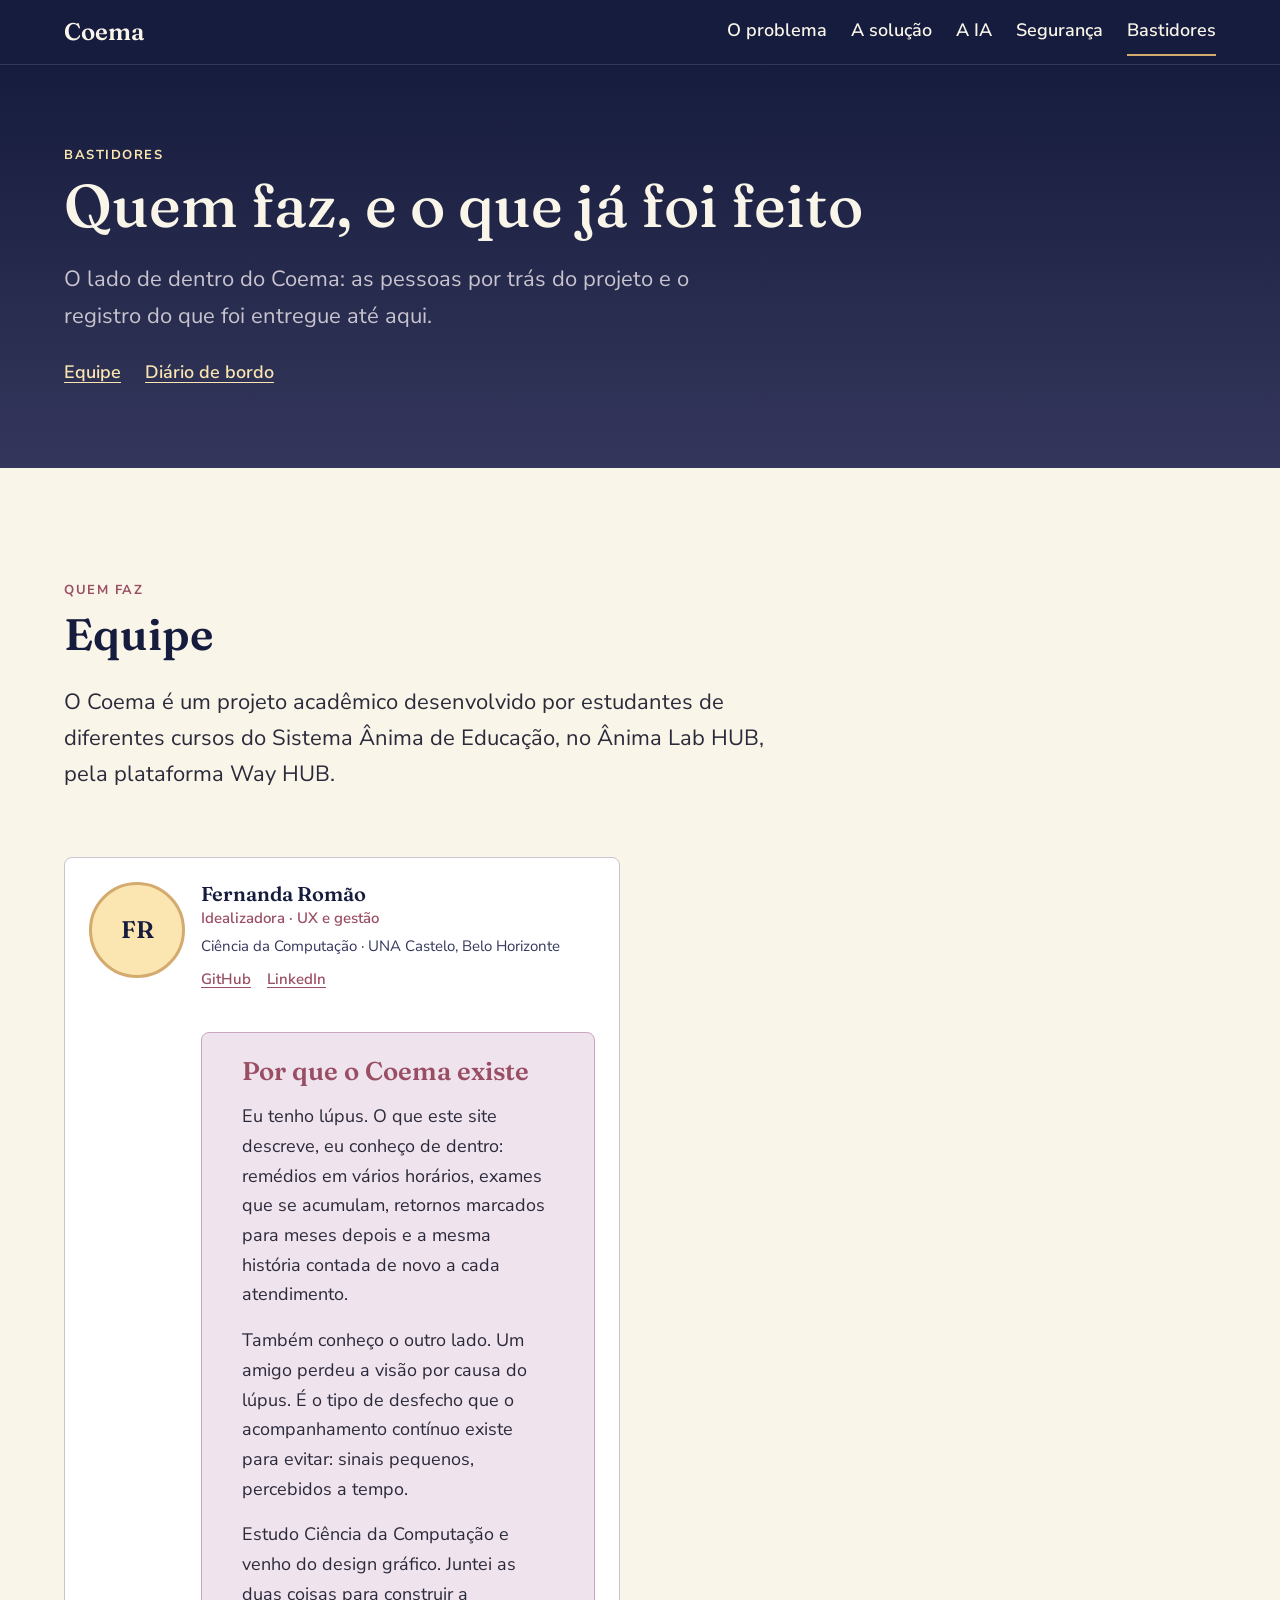
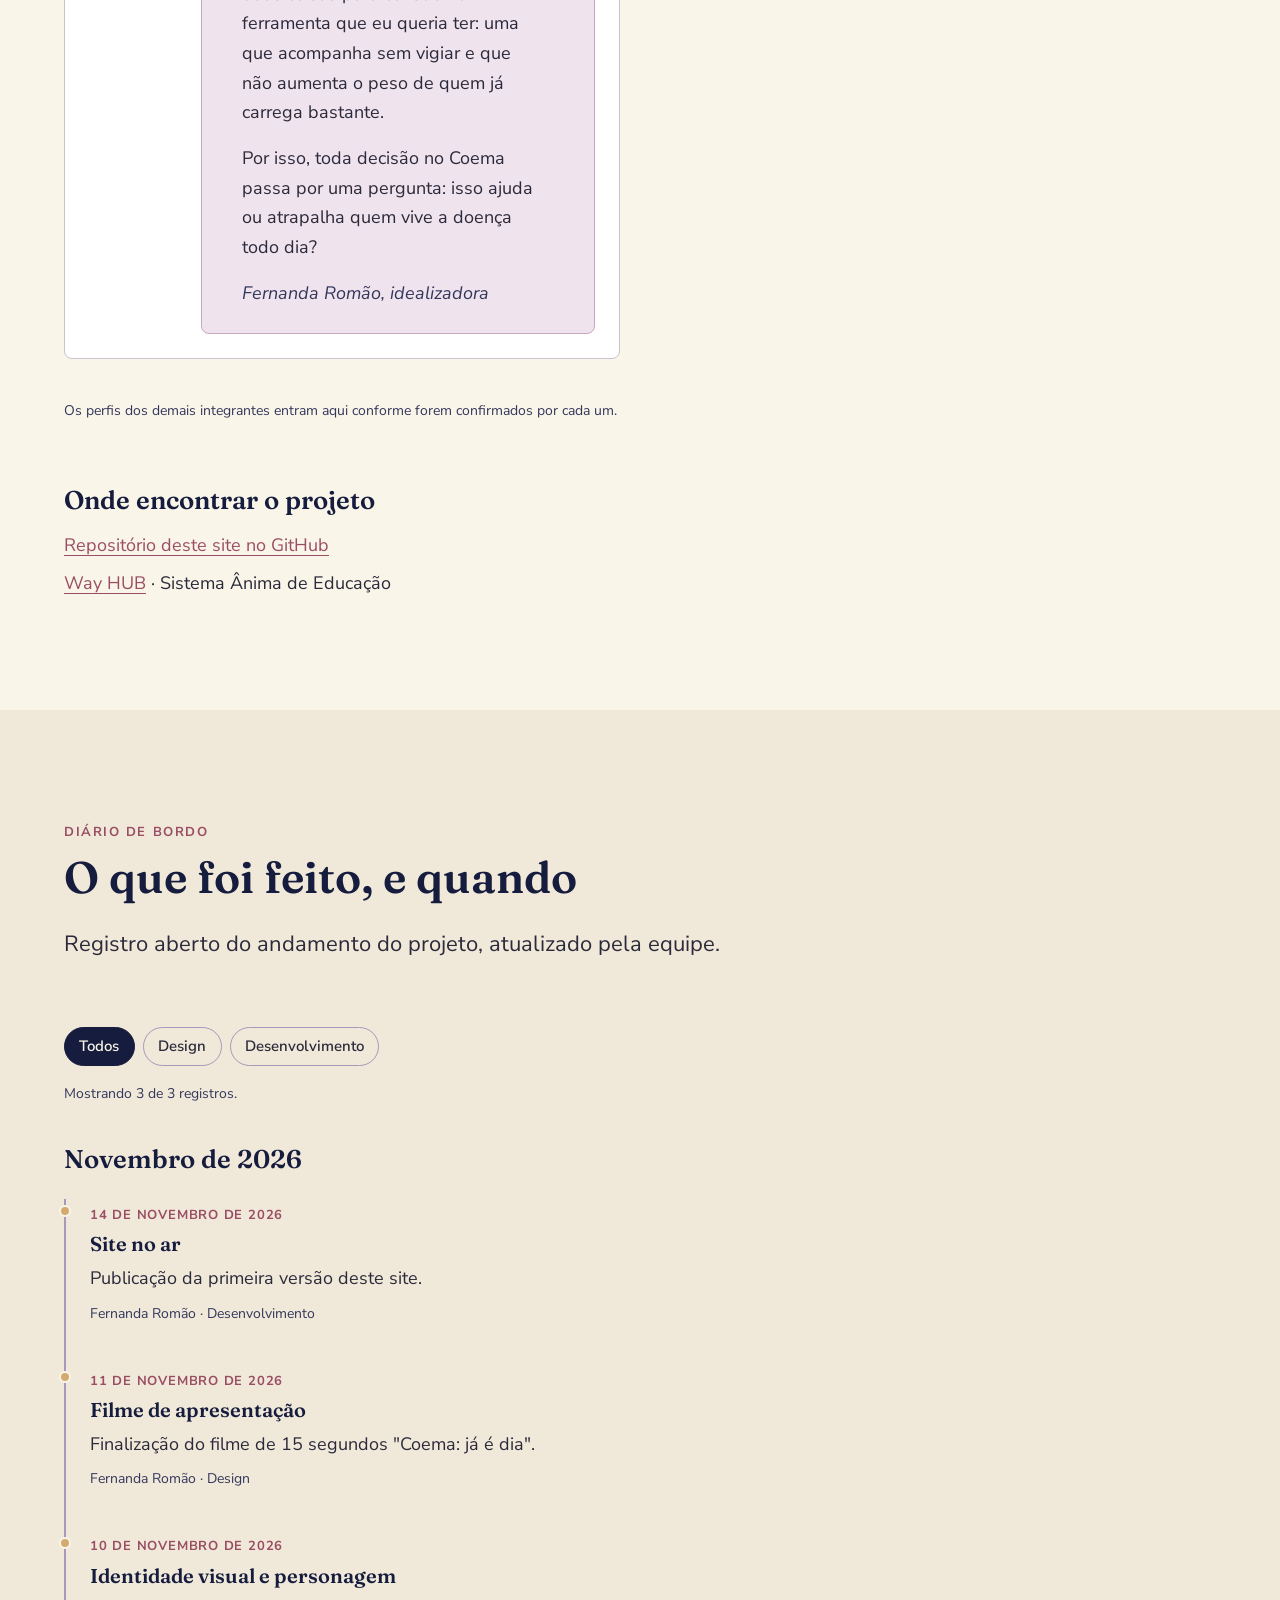
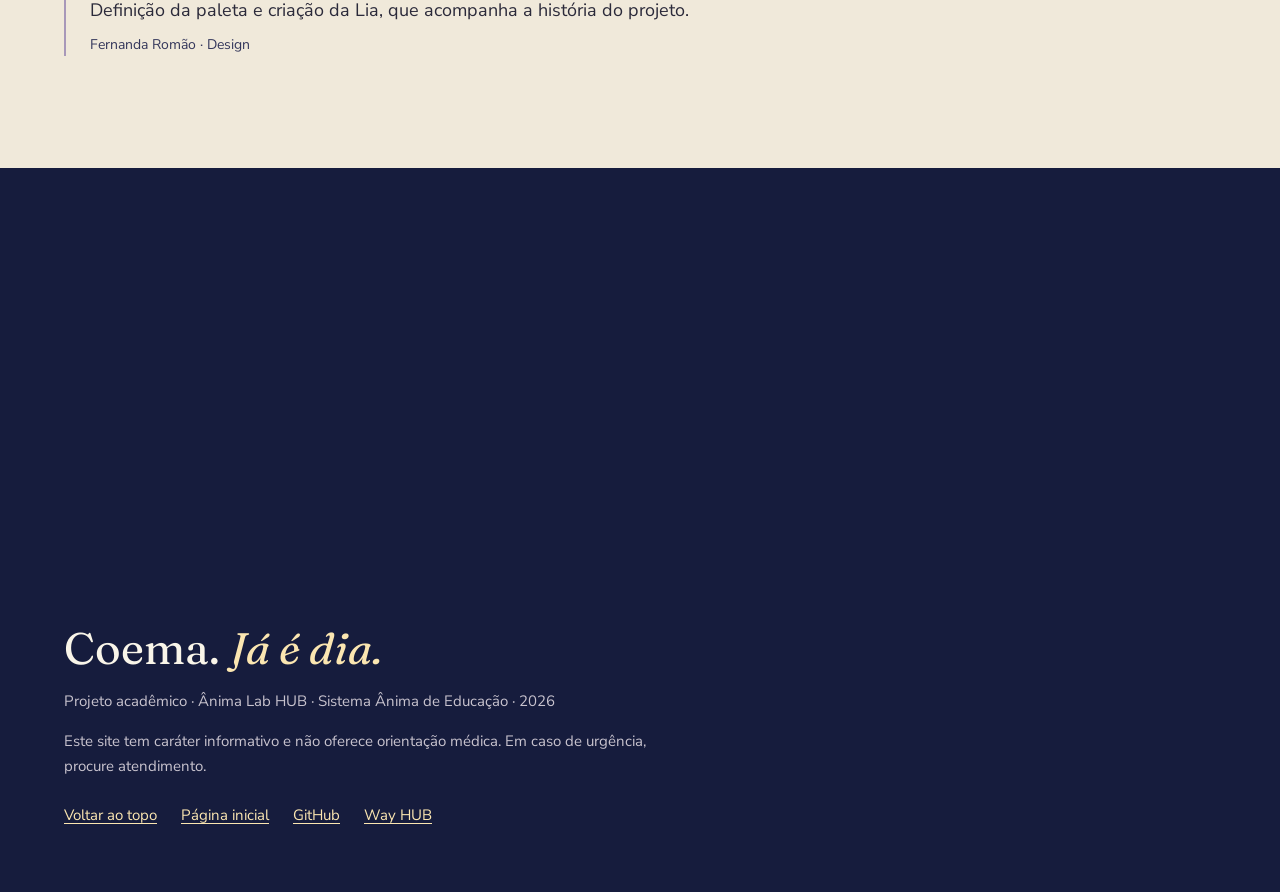
==== commit 5f515b4b: "feat: caixa por que o Coema existe" ====
--- a/bastidores.html
+++ b/bastidores.html
@@ -160,6 +160,29 @@
                     >LinkedIn</a
                   >
                 </p>
+                <aside class="historia" aria-labelledby="historia-titulo">
+  <h3 class="historia__titulo" id="historia-titulo">Por que o Coema existe</h3>
+  <p>
+    Eu tenho lúpus. O que este site descreve, eu conheço de dentro: remédios
+    em vários horários, exames que se acumulam, retornos marcados para meses
+    depois e a mesma história contada de novo a cada atendimento.
+  </p>
+  <p>
+    Também conheço o outro lado. Um amigo perdeu a visão por causa do lúpus.
+    É o tipo de desfecho que o acompanhamento contínuo existe para evitar:
+    sinais pequenos, percebidos a tempo.
+  </p>
+  <p>
+    Estudo Ciência da Computação e venho do design gráfico. Juntei as duas
+    coisas para construir a ferramenta que eu queria ter: uma que acompanha
+    sem vigiar e que não aumenta o peso de quem já carrega bastante.
+  </p>
+  <p>
+    Por isso, toda decisão no Coema passa por uma pergunta: isso ajuda ou
+    atrapalha quem vive a doença todo dia?
+  </p>
+  <p class="historia__assinatura">Fernanda Romão, idealizadora</p>
+</aside>
               </div>
             </li>
           </ul>
--- a/css/base.css
+++ b/css/base.css
@@ -46,6 +46,8 @@
   --grafite: #2b2a3a;
   --rose-escuro: #9a4e63;
   --azul-profundo: #3e5f80;
+  --lavanda-rosada: #efe3ee;
+  --lavanda-rosada-borda: #c9a7c1;
 
   /* Triagem */
   --verde: #6fae7d;
--- a/css/componentes.css
+++ b/css/componentes.css
@@ -834,3 +834,35 @@
 .menu__link[aria-current="page"] {
   border-bottom-color: var(--mostarda);
 }
+/* Caixa pessoal: por que o Coema existe */
+
+.historia {
+  max-width: 46rem;
+  margin-top: var(--espaco-4);
+  padding: var(--espaco-3) var(--espaco-4);
+  background-color: var(--lavanda-rosada);
+  border: 1px solid var(--lavanda-rosada-borda);
+  border-radius: var(--raio);
+}
+
+.historia__titulo {
+  margin-bottom: var(--espaco-2);
+  font-family: var(--fonte-titulo);
+  font-size: var(--titulo-3);
+  color: var(--rose-escuro);
+}
+
+.historia p + p {
+  margin-top: var(--espaco-2);
+}
+
+.historia__assinatura {
+  font-style: italic;
+  color: var(--indigo);
+}
+
+@media (max-width: 47.99rem) {
+  .historia {
+    padding: var(--espaco-3);
+  }
+}
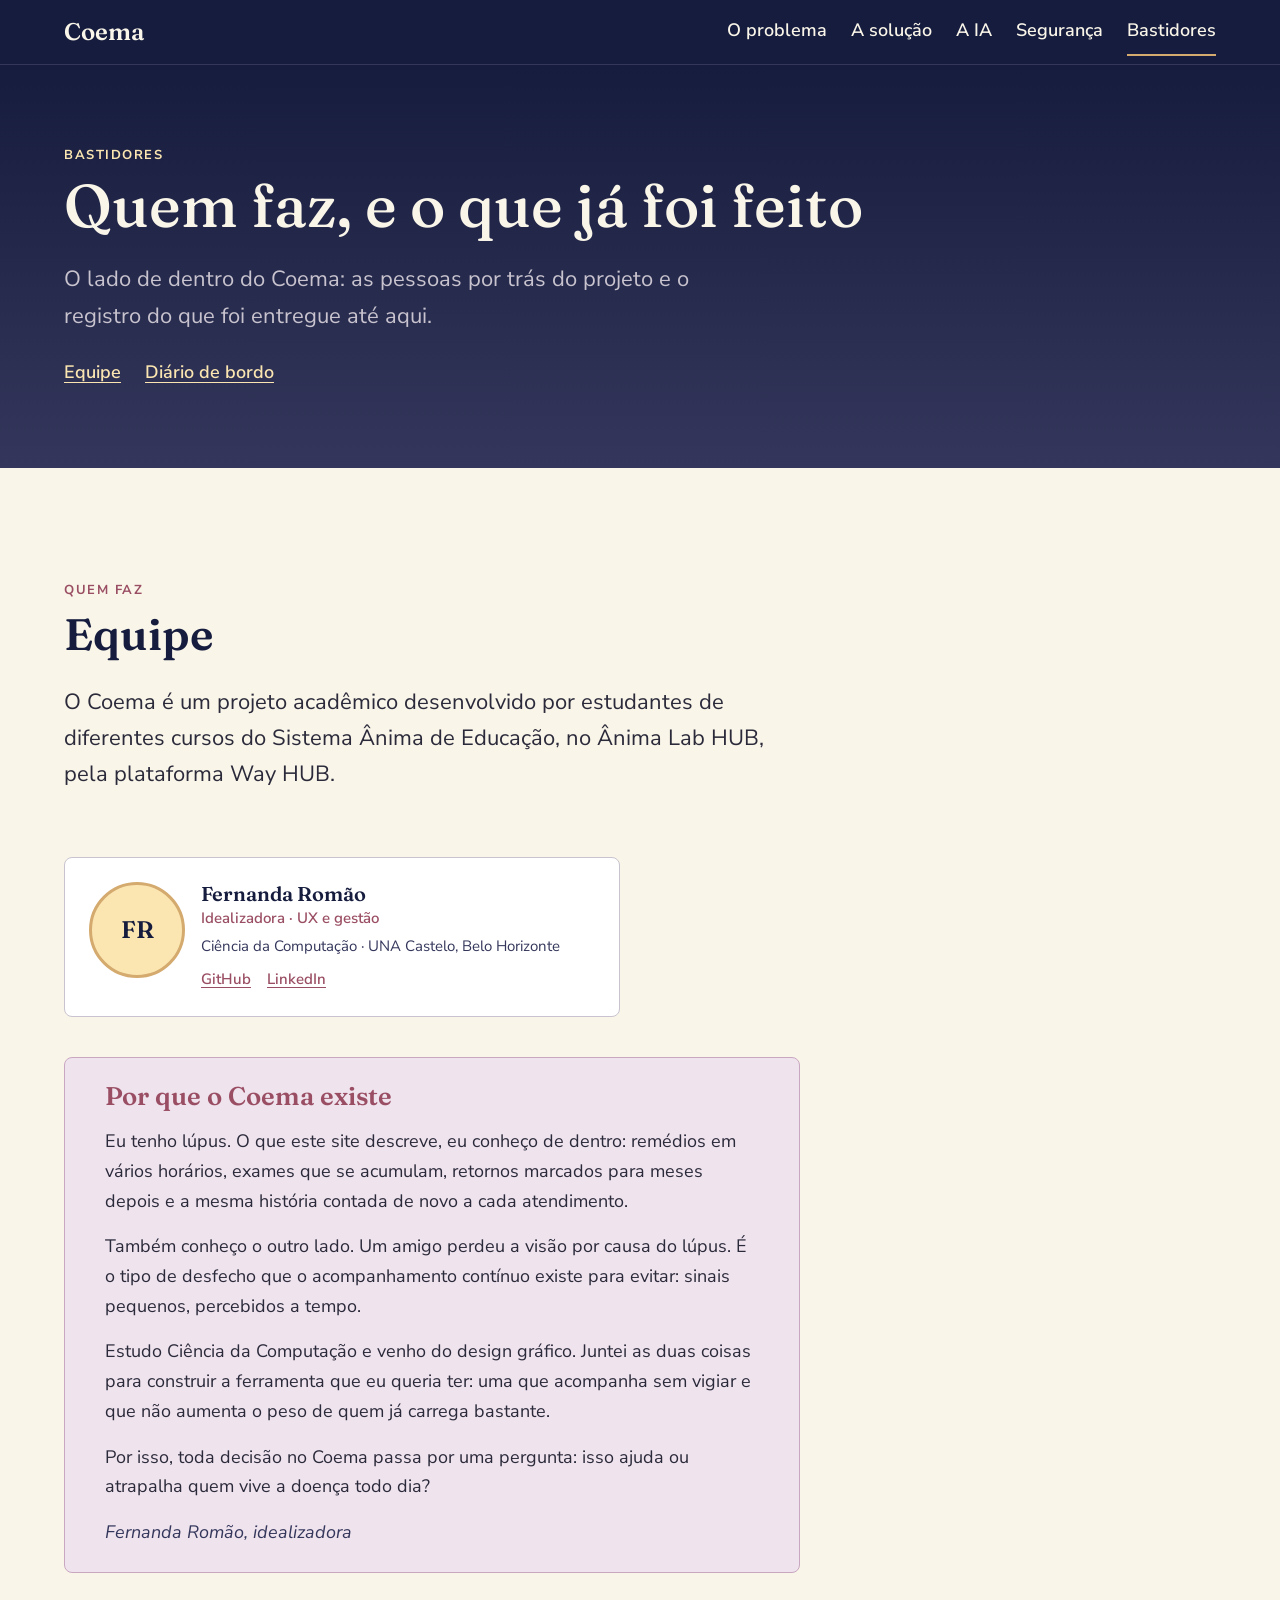
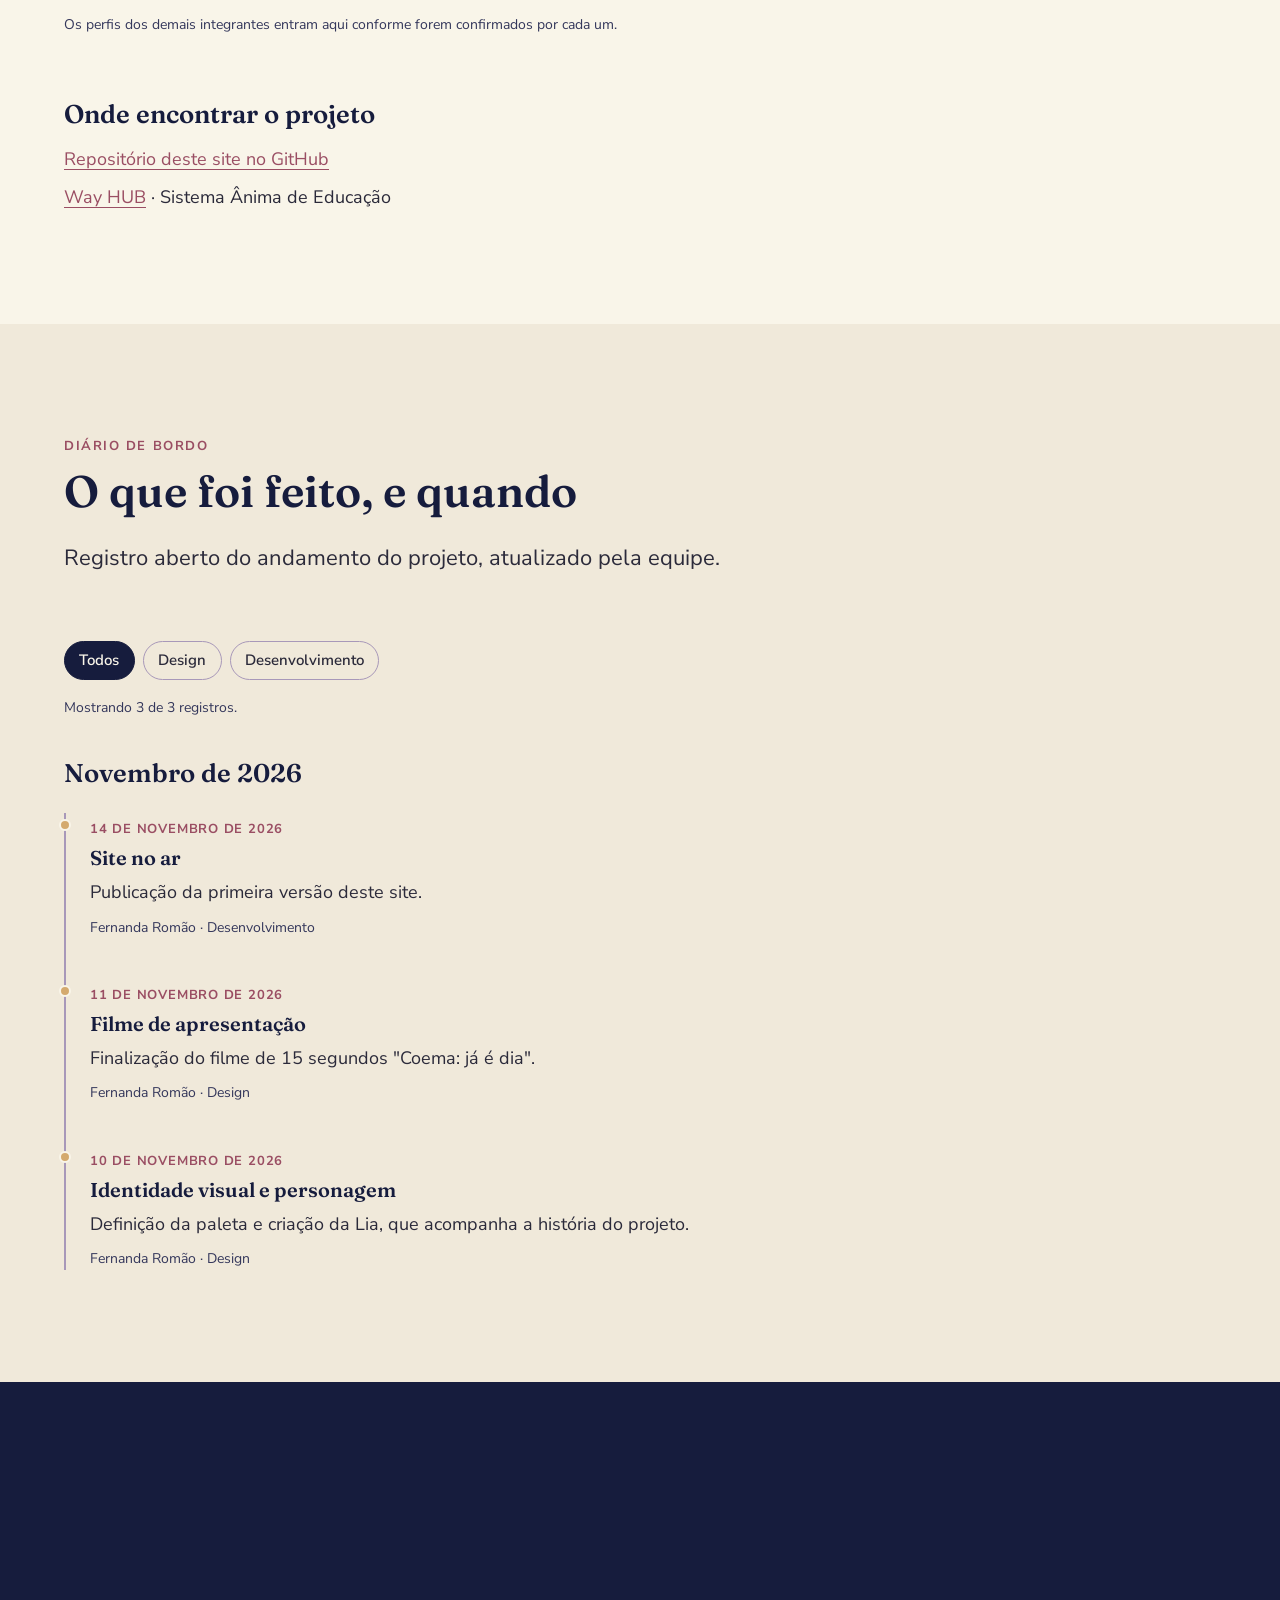
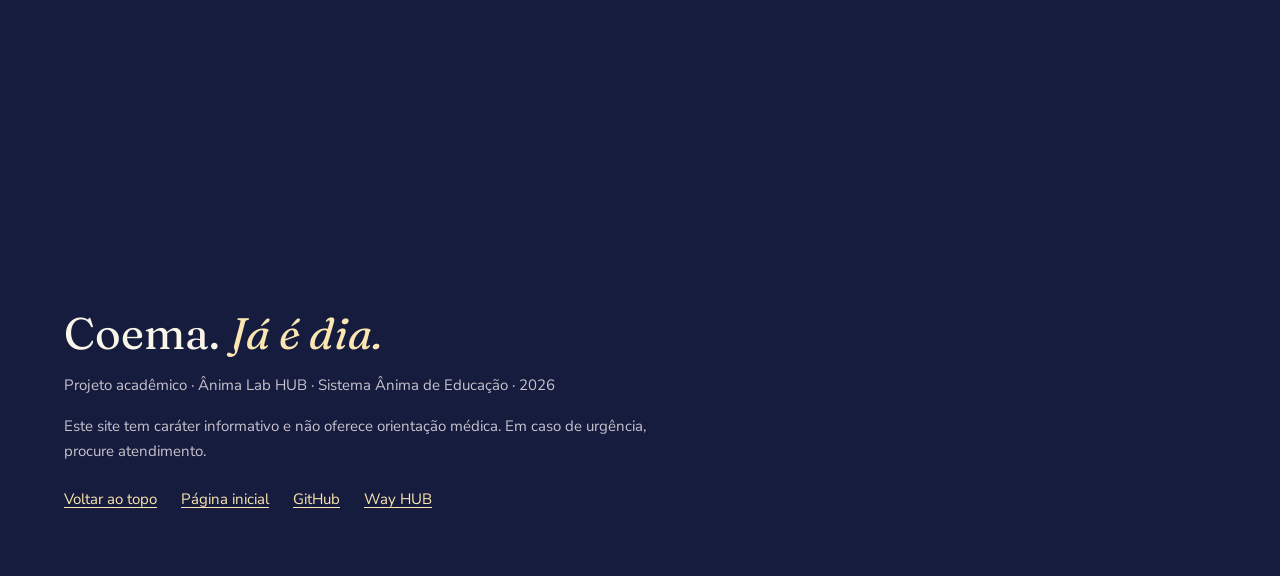
==== commit 3ca2949b: "fix: enquadramento da imagem do rodapé e organização dos Bastidores" ====
--- a/bastidores.html
+++ b/bastidores.html
@@ -160,32 +160,38 @@
                     >LinkedIn</a
                   >
                 </p>
-                <aside class="historia" aria-labelledby="historia-titulo">
-  <h3 class="historia__titulo" id="historia-titulo">Por que o Coema existe</h3>
-  <p>
-    Eu tenho lúpus. O que este site descreve, eu conheço de dentro: remédios
-    em vários horários, exames que se acumulam, retornos marcados para meses
-    depois e a mesma história contada de novo a cada atendimento.
-  </p>
-  <p>
-    Também conheço o outro lado. Um amigo perdeu a visão por causa do lúpus.
-    É o tipo de desfecho que o acompanhamento contínuo existe para evitar:
-    sinais pequenos, percebidos a tempo.
-  </p>
-  <p>
-    Estudo Ciência da Computação e venho do design gráfico. Juntei as duas
-    coisas para construir a ferramenta que eu queria ter: uma que acompanha
-    sem vigiar e que não aumenta o peso de quem já carrega bastante.
-  </p>
-  <p>
-    Por isso, toda decisão no Coema passa por uma pergunta: isso ajuda ou
-    atrapalha quem vive a doença todo dia?
-  </p>
-  <p class="historia__assinatura">Fernanda Romão, idealizadora</p>
-</aside>
               </div>
             </li>
           </ul>
+
+          <!-- POR QUE O COEMA EXISTE: caixa pessoal da idealizadora -->
+          <aside class="historia" aria-labelledby="historia-titulo">
+            <h3 class="historia__titulo" id="historia-titulo">
+              Por que o Coema existe
+            </h3>
+            <p>
+              Eu tenho lúpus. O que este site descreve, eu conheço de dentro:
+              remédios em vários horários, exames que se acumulam, retornos
+              marcados para meses depois e a mesma história contada de novo a
+              cada atendimento.
+            </p>
+            <p>
+              Também conheço o outro lado. Um amigo perdeu a visão por causa do
+              lúpus. É o tipo de desfecho que o acompanhamento contínuo existe
+              para evitar: sinais pequenos, percebidos a tempo.
+            </p>
+            <p>
+              Estudo Ciência da Computação e venho do design gráfico. Juntei as
+              duas coisas para construir a ferramenta que eu queria ter: uma que
+              acompanha sem vigiar e que não aumenta o peso de quem já carrega
+              bastante.
+            </p>
+            <p>
+              Por isso, toda decisão no Coema passa por uma pergunta: isso ajuda
+              ou atrapalha quem vive a doença todo dia?
+            </p>
+            <p class="historia__assinatura">Fernanda Romão, idealizadora</p>
+          </aside>
 
           <p class="nota">
             Os perfis dos demais integrantes entram aqui conforme forem
@@ -259,17 +265,6 @@
               Os registros do diário aparecem com JavaScript ativado.
             </p>
           </noscript>
-
-          <!-- POR QUE O COEMA EXISTE: bloco discreto, fechado por padrão.
-               Para publicar, escreva o texto e apague esta linha e a linha que fecha o comentário.
-          <details class="porque">
-            <summary>Por que o Coema existe</summary>
-            <div class="porque__conteudo">
-              <p>TEXTO DA FERNANDA</p>
-              <p class="porque__assinatura">Fernanda Romão, idealizadora</p>
-            </div>
-          </details>
-          -->
         </div>
       </section>
     </main>
--- a/css/secoes.css
+++ b/css/secoes.css
@@ -394,9 +394,9 @@
 
 .rodape__imagem {
   width: 100%;
-  height: clamp(14rem, 38vw, 26rem);
+  height: clamp(14rem, 38vw, 44rem);
   object-fit: cover;
-  object-position: center 60%;
+  object-position: center 58%;
 }
 
 .rodape__interno {
